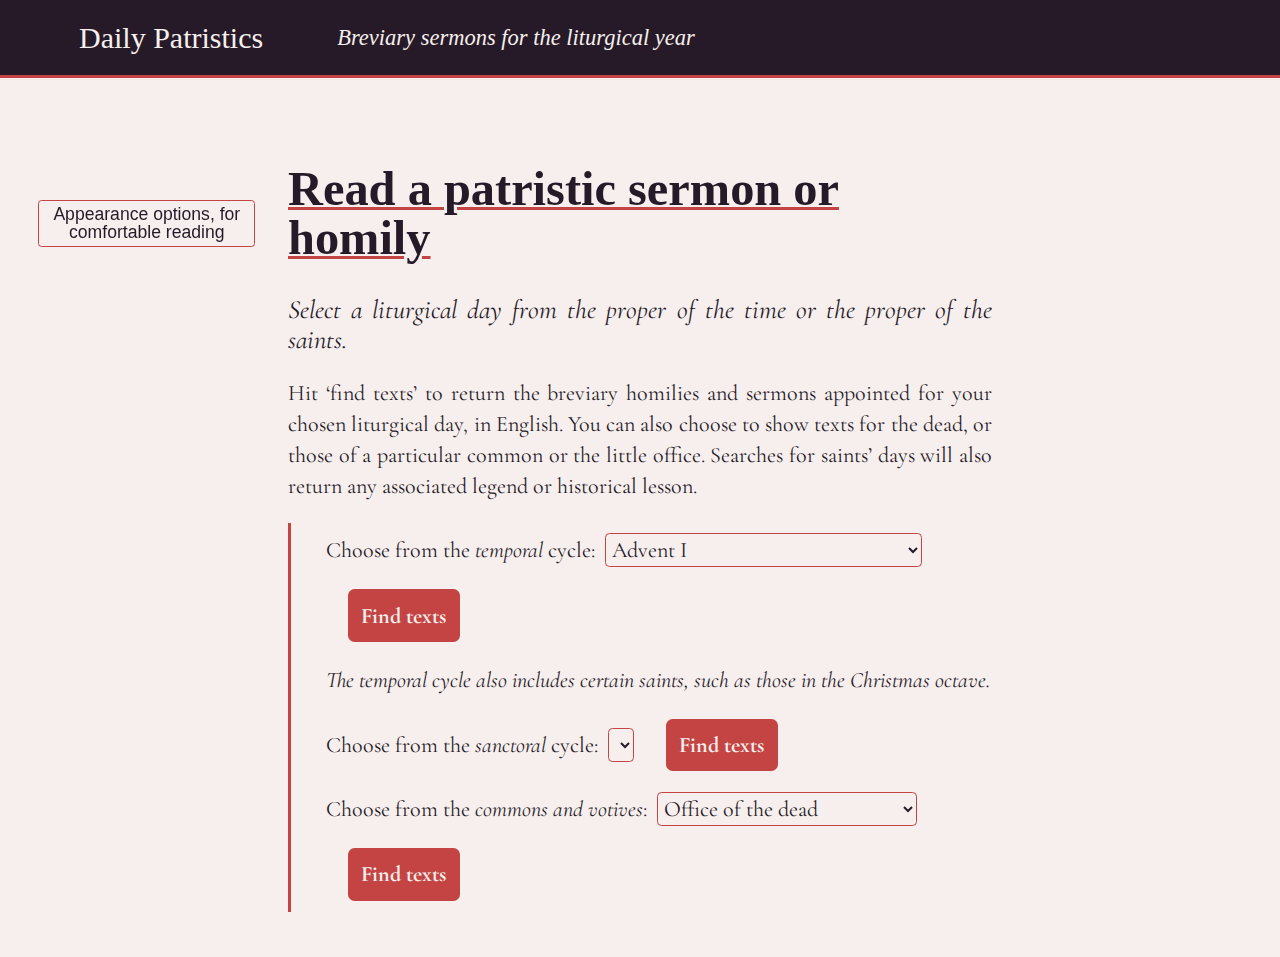
==== index.html @ ab6a9788 "Split JS into backend and frontend files" ====
<!DOCTYPE html>

<html>

<head>
    <meta charset="utf-8">
    <title>Daily Patristics</title>
    <link rel="stylesheet" href="styles.css">
    <script src="backend.js" defer></script>
    <script src="frontend.js" defer></script>
</head>

<body>
    
    <header>
        <div id="logo"></div>
        <div id="title">Daily Patristics</div>
        <div id="subtitle"><em>Breviary sermons for the liturgical year</em></div>
    </header>
    <div id="header-border"></div>

    <div id="appearance-mini" onclick="showOptions()">Appearance options, for comfortable reading</div>

    <div id="appearance-menu">
        <div id="appearance-menu-title" onclick="hideOptions()">Appearance options, for comfortable reading</div>
        
        <div class="menu-group">
            <div class="menu-group-title no-border">Colours</div>
            <div class="menu-items-container tripartite">
                <div class="appearance-menu-item" id="light-theme" onclick="changeTheme('light')">Dark on light</div>
                <div class="appearance-menu-item" id="dark-theme" onclick="changeTheme('dark')">Light on dark</div>
                <div class="appearance-menu-item" id="contrast-theme" onclick="changeTheme('contrast')">High contrast</div>
            </div>
        </div>
        
        <div class="menu-group">
            <div class="menu-group-title">Typeface</div>
            <div class="menu-items-container bipartite">
                <div class="appearance-menu-item" id="serif-typeface" onclick="serif()">Serif</div>
                <div class="appearance-menu-item" id="sans-typeface" onclick="sans()">Sans-serif</div>
            </div>
        </div>
        
        <div class="menu-group">
            <div class="menu-group-title">Font size</div>
            <div class="menu-items-container bipartite">
                <div class="appearance-menu-item" id="standard-size" onclick="normalSize()">Standard</div>
                <div class="appearance-menu-item" id="large-size" onclick="largeSize()">Large</div>
            </div>
        </div>
    </div>

    <div id="appearance-widget" onclick="showPopUpMenu()">
        <span style="font-size: 30px; line-height: 30px;">?</span><!--placeholder - needs an icon e.g. gear-->
    </div>

    <div id="pop-up-appearance-menu">
        <div id="close-pop-up" onclick="hidePopUpMenu()">X</div>
        <div id="appearance-menu-title">Appearance options, for comfortable reading</div>
        
        <div class="menu-group">
            <div class="menu-group-title no-border">Colours</div>
            <div class="menu-items-container tripartite">
                <div class="appearance-menu-item" id="light-theme" onclick="changeTheme('light')">Dark on light</div>
                <div class="appearance-menu-item" id="dark-theme" onclick="changeTheme('dark')">Light on dark</div>
                <div class="appearance-menu-item" id="contrast-theme" onclick="changeTheme('contrast')">High contrast</div>
            </div>
        </div>
        
        <div class="menu-group">
            <div class="menu-group-title">Typeface</div>
            <div class="menu-items-container bipartite">
                <div class="appearance-menu-item" id="serif-typeface" onclick="serif()">Serif</div>
                <div class="appearance-menu-item" id="sans-typeface" onclick="sans()">Sans-serif</div>
            </div>
        </div>
        
        <div class="menu-group">
            <div class="menu-group-title">Font size</div>
            <div class="menu-items-container bipartite">
                <div class="appearance-menu-item" id="standard-size" onclick="normalSize()">Standard</div>
                <div class="appearance-menu-item" id="large-size" onclick="largeSize()">Large</div>
            </div>
        </div>
    </div>

    <main id="main">

        <section id="request">
            <h1>Read a patristic sermon or homily</h1>

            <h2>Select a liturgical day from the proper of the time or the proper of the saints.</h2>
            <p>Hit &lsquo;find texts&rsquo; to return the breviary homilies and sermons appointed for your chosen liturgical day, in English. You can also choose to show texts for the dead, or those of a particular common or the little office. Searches for saints&rsquo; days will also return any associated legend or historical lesson.</p>

            <!--this form is the initial plan to get something that works fine.
            In the future a cleaner, more flexible, more easily operable system would be nice.-->
            <form action="javascript:void(0)" id="request-form">

                <label for="temporale">Choose from the <em>temporal</em> cycle:</label>
                <select name="temporale" id="temporale">
                    <optgroup label="Advent">
                        <option value="advent-1">Advent I</option>
                        <option value="advent-2">Advent II</option>
                        <option value="advent-3">Advent III</option>
                        <option value="advent-ember-wed">Ember Wednesday in Advent</option>
                        <option value="advent-ember-fri">Ember Friday in Advent</option>
                        <option value="advent-ember-sat">Ember Saturday in Advent</option>
                        <option value="advent-4">Advent IV</option>
                    </optgroup>
                    <optgroup label="Christmas and Epiphany">
                        <option value="chistmas-eve">Christmas Eve</option>
                        <option value="christmas-day">Christmas Day</option>
                        <option value="stephen">St. Stephen, Protomartyr</option>
                        <option value="john-ap-ev">St. John, Apostle and Evangelist</option>
                    </optgroup>
                    <!--millions of <option>s here-->
                </select>
                <button class="generate" id="generate-temporale" onclick="getResults('temporale')">Find texts</button>
                <br><em>The temporal cycle also includes certain saints, such as those in the Christmas octave.</em>

                <label for="sanctorale">Choose from the <em>sanctoral</em> cycle:</label>
                <select name="sanctorale" id="sanctorale">
                    <!--millions of <option>s here-->
                </select>
                <button class="generate" id="generate-sanctorale" onclick="getResults('sanctorale')">Find texts</button>
                <br>

                <label for="other">Choose from the <em>commons and votives</em>:</label>
                <select name="other" id="other">
                    <option value="defunctorum-">Office of the dead</option>
                    <option value="bvm-">Saturday office of the BVM</option>
                    <option value="com1-">Vigil of a saint or saints</option>
                    <!--13 more <option>s here-->
                </select>
                <button class="generate" id="generate-other" onclick="getResults('other')">Find texts</button>
                <br>

            </form>
        </section>

        <section id="result">

            <!--Scroll up button will be generated here
                
                Then for each text found will be generated:
                An <h1> with the sermon/homily title
                a <p> stating the source of the text
                <p>s with the text itself
                -->

        </section>

    </main>

</body>

</html>
---- styles.css ----
/* >> GENERAL: @imports, colour variables, and page styles */

@import url('https://fonts.googleapis.com/css2?family=Cormorant+Garamond:ital,wght@0,500;0,700;1,500;1,700&family=Noto+Sans:wght@700&display=swap');

@media (prefers-color-scheme: dark) {
    :root {
        --foreground-shade: #f6efed;
        --accent: #df7c74;
        --main-color: #c44444;
        --background-shade: #261a28;
    }

    option, select {
        color: var(--background-shade);
    }
}
    
@media (prefers-color-scheme: light) {
    :root {
        --background-shade: #f6efed;
        --accent: #df7c74;
        --main-color: #c44444;
        --foreground-shade: #261a28;
    }

    select, option, button {
        color: inherit;
    }
}

@media (prefers-contrast: more) {
    :root {
        --background-shade: #fff;
        --accent: #ff0;
        --main-color: #f00;
        --foreground-shade: #000;
    }

    select, option, button {
        color: inherit;
    }
}

:root {
    font-family: 'Cormorant Garamond', Garamond, serif;
    font-size: 22px;
    line-height: 1.4em;
    --always-light: #f6efed;
    --always-dark: #261a28;
}

html {
    scroll-behavior: smooth;
}

@media (prefers-reduced-motion) {
    html {
        scroll-behavior: auto;
    }
}

body {
    background-color: var(--background-shade);
    margin: 0;
    color: var(--foreground-shade);
    z-index: 1;
}

h2 {
    font-weight: normal;
    margin: 0.6em 0 0.6em 0;
}

header > h1, header > h2 {
    margin: 0;
}

h3, h4 {
    margin: 0.2em 0 0.2em 0;
}

header, h1 {
    font-family: 'Sorts Mill Goudy', Georgia, serif;
    line-height: 1em;
}

h1 {
    font-size: 2.2rem;
}

h2 {
    font-style: italic;
    font-size: 1.2rem;
    text-align: justify;
}

p {
    text-align: justify;
}

/* >> HEADER */

header {
    display: flex;
    position: absolute;
    top: 0px;
    left: 0px;
    width: 100%;
    height: 75px;
    flex-flow: row nowrap;
    justify-content: flex-start;
    align-items: center;
    gap: 5vw;
    background-color: var(--foreground-shade);
    color: var(--background-shade);
    font-size: 30px;
}

header>div {
    padding: 5px;
}

#subtitle {
    font-size: 0.75em;
}

#header-border {
    position: sticky;
    top: 0px;
    left: 0px;
    margin-top: 75px;
    height: 3px;
    width: 100%;
    background-color: var(--main-color);
    z-index: 2;
}

/* >> APPEARANCE MENU */

#appearance-mini {
    display: block;
    padding: 10px 5px;
    cursor: pointer;
}

#appearance-mini, #appearance-menu {
    width: 16%;
    left: 3vw;
    border-radius: 0.2em;
    padding: 5px;
}

#appearance-mini, #appearance-menu, #appearance-widget {
    position: fixed;
    top: 200px;
    border: 1px solid var(--main-color);
    font-family: Lato, sans-serif;
    font-size: 0.8rem;
    line-height: 1em;
    text-align: center;
}

#appearance-widget {
    width: 40px;
    height: 40px;
    border-radius: 100%;
    left: 3vw;
    cursor: pointer;
}

#appearance-widget, #pop-up-appearance-menu, #appearance-menu {
    display: none;
}

#pop-up-appearance-menu {
    background-color: var(--foreground-shade);
    color: var(--background-shade);
    text-align: center;
    border-radius: 5px;
    z-index: 3;
    max-width: 350px;
    position: fixed;
    top: 200px;
    left: 50%;
    transform: translateX(-50%);
}

@media screen and (max-width: 1000px) {
    #appearance-mini {
        display: none;
    }
    #appearance-widget {
        display: block;
    }
}

#appearance-menu-title {
    cursor: pointer;
}

#appearance-menu>div {
    padding: 10px;
}

.menu-group {
    border-top: 1px solid var(--foreground-shade);
}

.menu-group-title {
    padding-bottom: 3px;
    border-bottom: 1px dotted var(--foreground-shade);
    text-align: center;
    font-style: italic;
}

.no-border {
    border-bottom: none !important;
}

.menu-items-container {
    display: flex;
    flex-flow: row nowrap;
    justify-content: space-evenly;
    align-items: center;
}

.bipartite>div {
    flex-basis: 50%;
}

.tripartite {
    flex: 1 1 33%;
}

.appearance-menu-item {
    padding: 3px;
    border-right: 1px dotted var(--foreground-shade);
    text-align: center;
    cursor: pointer;
}

.appearance-menu-item:last-child,.tripartite>.appearance-menu-item {
    border-right: none;
}

#light-theme {
    background-color: var(--always-light);
    color: var(--always-dark);
}

#dark-theme {
    background-color: var(--always-dark);
    color: var(--always-light);
}

#contrast-theme {
    background-color: #fff;
    color: #000;
}

#serif-typeface {
    font-family: 'Cormorant Garamond', Garamond, serif;
}

#sans-typeface {
    font-family: Lato, sans-serif;
}

#standard-size {
    font-size: 1rem;
}

#large-size {
    font-size: 1.3rem;
    line-height: 1.3rem;
}

#close-pop-up {
    cursor: pointer;
}
/* >> MAIN */

main {
    position: relative;
    top: 55px;
    margin: 0px auto 100px auto;
    width: 55%;
    min-width: 240px;
    max-width: 1000px;
    z-index: 1;
}

#request>h1 {
    text-decoration: underline;
    text-decoration-color: var(--main-color);
    text-decoration-thickness: 3px;
}

form {
    line-height: 2.5em;
    border-left: 3px solid var(--main-color);
    padding-left: 5%;
}

select,button {
    font-family: inherit;
    font-size: inherit;
    box-sizing: border-box;
    margin: 0px 5px;
}

select {
    border: 1px solid var(--main-color);
    border-radius: 0.2em;
    background-color: var(--background-shade);
    color: var(--foreground-shade);
    padding: 2px;
}

.generate {
    display: inline-block;
    border: none;
    border-radius: 0.3rem;
    box-sizing: content-box;
    padding: 0.6em;
    margin: 0.5em 1em;
    text-decoration: none;
    cursor: pointer;
    text-align: center;
    background-color: var(--main-color);
    color: var(--background-shade);
    font-weight: bold;
}

#result {
    display: none;
    margin-top: 2rem;
    padding-top: 2rem;
}

.occasion-title {
    font-size: 2.5rem;
    text-align: center;
}

.title-en {
    font-size: 1.5rem;
}

.gospel-title-la {
    display: inline-flex;
    flex-flow: row nowrap;
    justify-content: space-between;
    width: 100%;
}

.pericope {
    color: var(--main-color);
}

#scroll-to-top {
    display: none;
    position: fixed;
    bottom: 2rem;
    right: 2rem;
    width: 3rem;
    height: 3rem;
    border-radius: 100%;
    background-color: var(--main-color);
    font-size: 3rem;
    line-height: 0.9em;
    text-align: center;
    cursor: pointer;
    color: var(--background-shade);
}
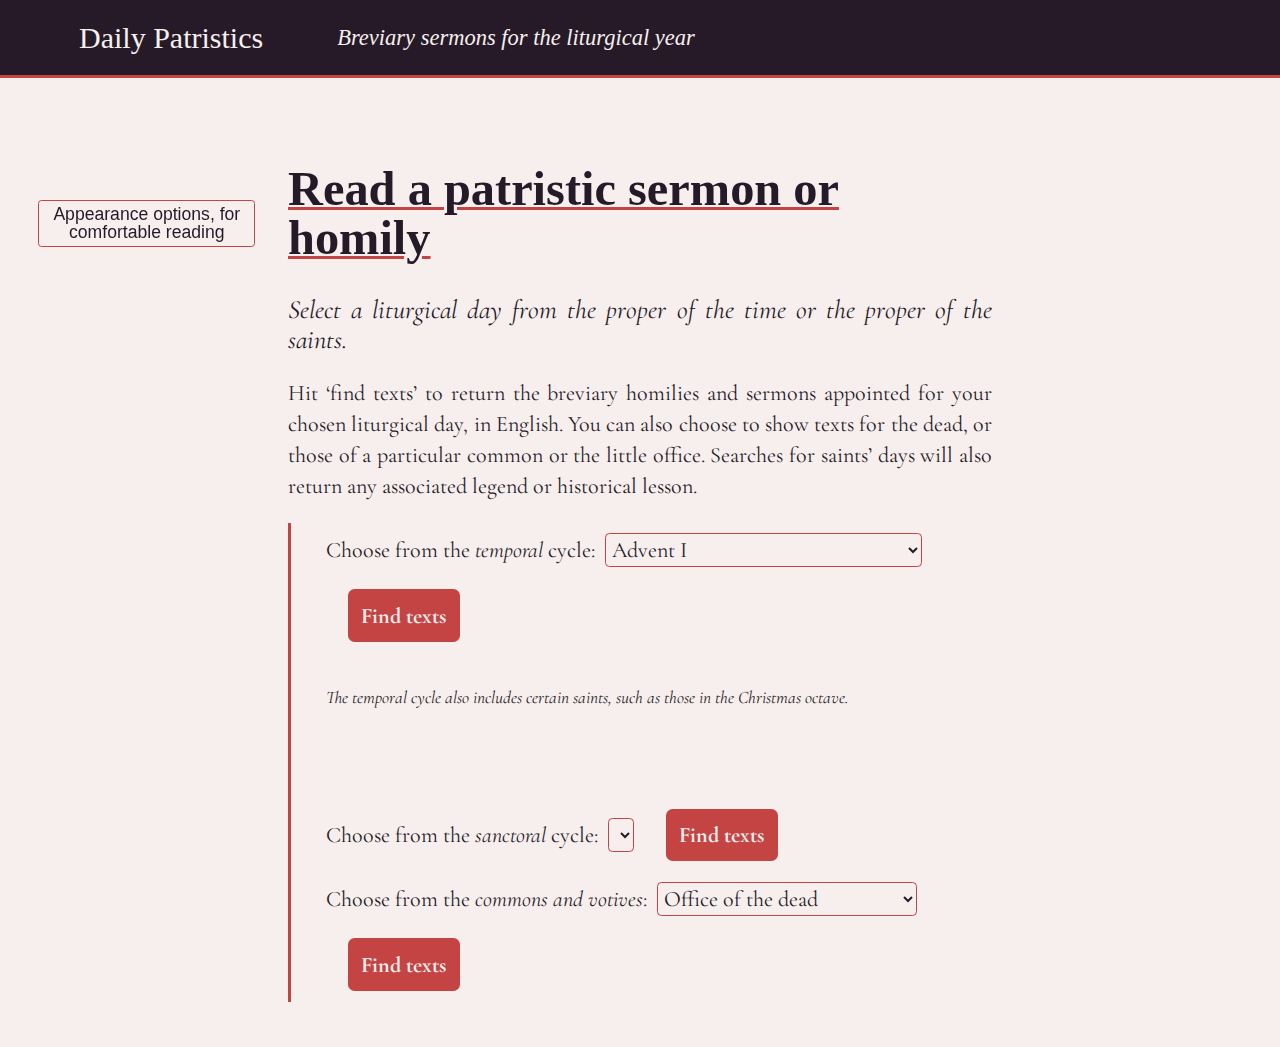
==== commit 656396c2: "Font tweak" ====
--- a/index.html
+++ b/index.html
@@ -116,7 +116,8 @@
                     <!--millions of <option>s here-->
                 </select>
                 <button class="generate" id="generate-temporale" onclick="getResults('temporale')">Find texts</button>
-                <br><em>The temporal cycle also includes certain saints, such as those in the Christmas octave.</em>
+                <p class="note">The temporal cycle also includes certain saints, such as those in the Christmas octave.</p>
+                <br>
 
                 <label for="sanctorale">Choose from the <em>sanctoral</em> cycle:</label>
                 <select name="sanctorale" id="sanctorale">
--- a/styles.css
+++ b/styles.css
@@ -135,6 +135,11 @@
     z-index: 2;
 }
 
+p.note {
+    font-size: 0.8rem;
+    font-style: italic;
+}
+
 /* >> APPEARANCE MENU */
 
 #appearance-mini {
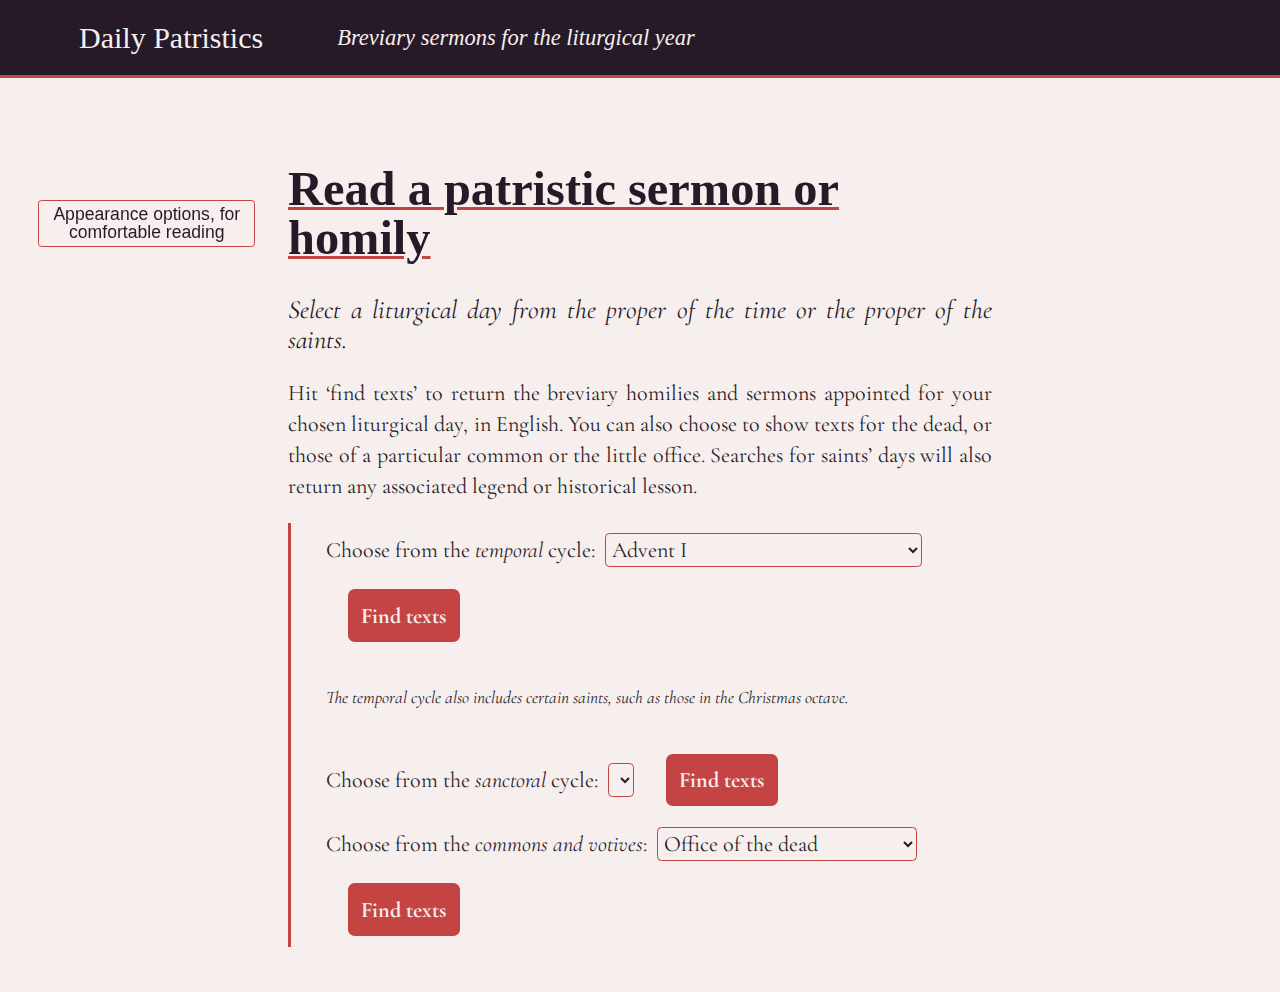
==== commit c30072ba: "Layout bugfix" ====
--- a/index.html
+++ b/index.html
@@ -117,7 +117,6 @@
                 </select>
                 <button class="generate" id="generate-temporale" onclick="getResults('temporale')">Find texts</button>
                 <p class="note">The temporal cycle also includes certain saints, such as those in the Christmas octave.</p>
-                <br>
 
                 <label for="sanctorale">Choose from the <em>sanctoral</em> cycle:</label>
                 <select name="sanctorale" id="sanctorale">
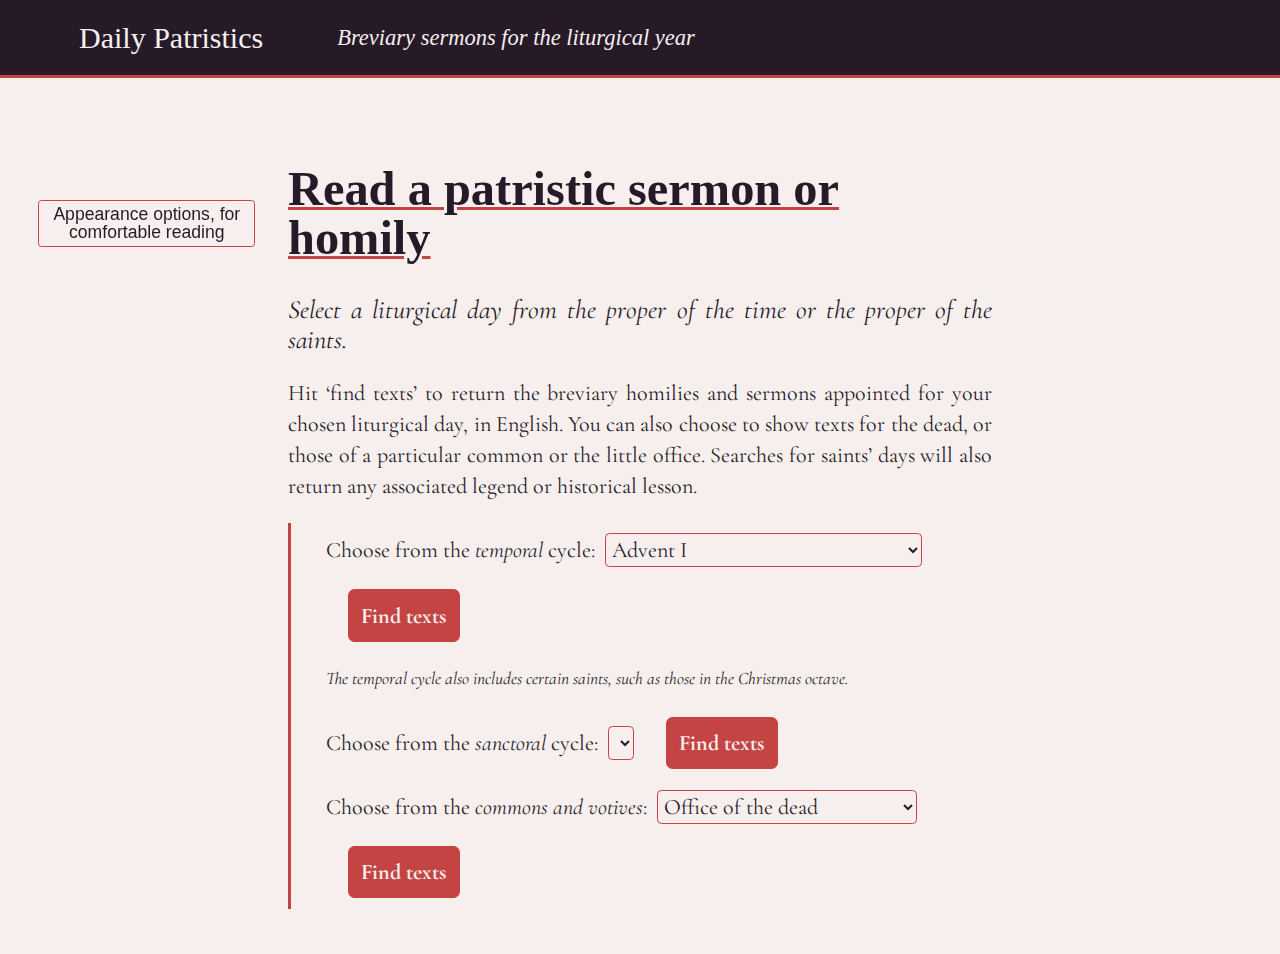
==== commit 454df1e5: "Typo bugfix" ====
--- a/index.html
+++ b/index.html
@@ -108,7 +108,7 @@
                         <option value="advent-4">Advent IV</option>
                     </optgroup>
                     <optgroup label="Christmas and Epiphany">
-                        <option value="chistmas-eve">Christmas Eve</option>
+                        <option value="christmas-eve">Christmas Eve</option>
                         <option value="christmas-day">Christmas Day</option>
                         <option value="stephen">St. Stephen, Protomartyr</option>
                         <option value="john-ap-ev">St. John, Apostle and Evangelist</option>
--- a/styles.css
+++ b/styles.css
@@ -138,6 +138,7 @@
 p.note {
     font-size: 0.8rem;
     font-style: italic;
+    line-height: 1em;
 }
 
 /* >> APPEARANCE MENU */
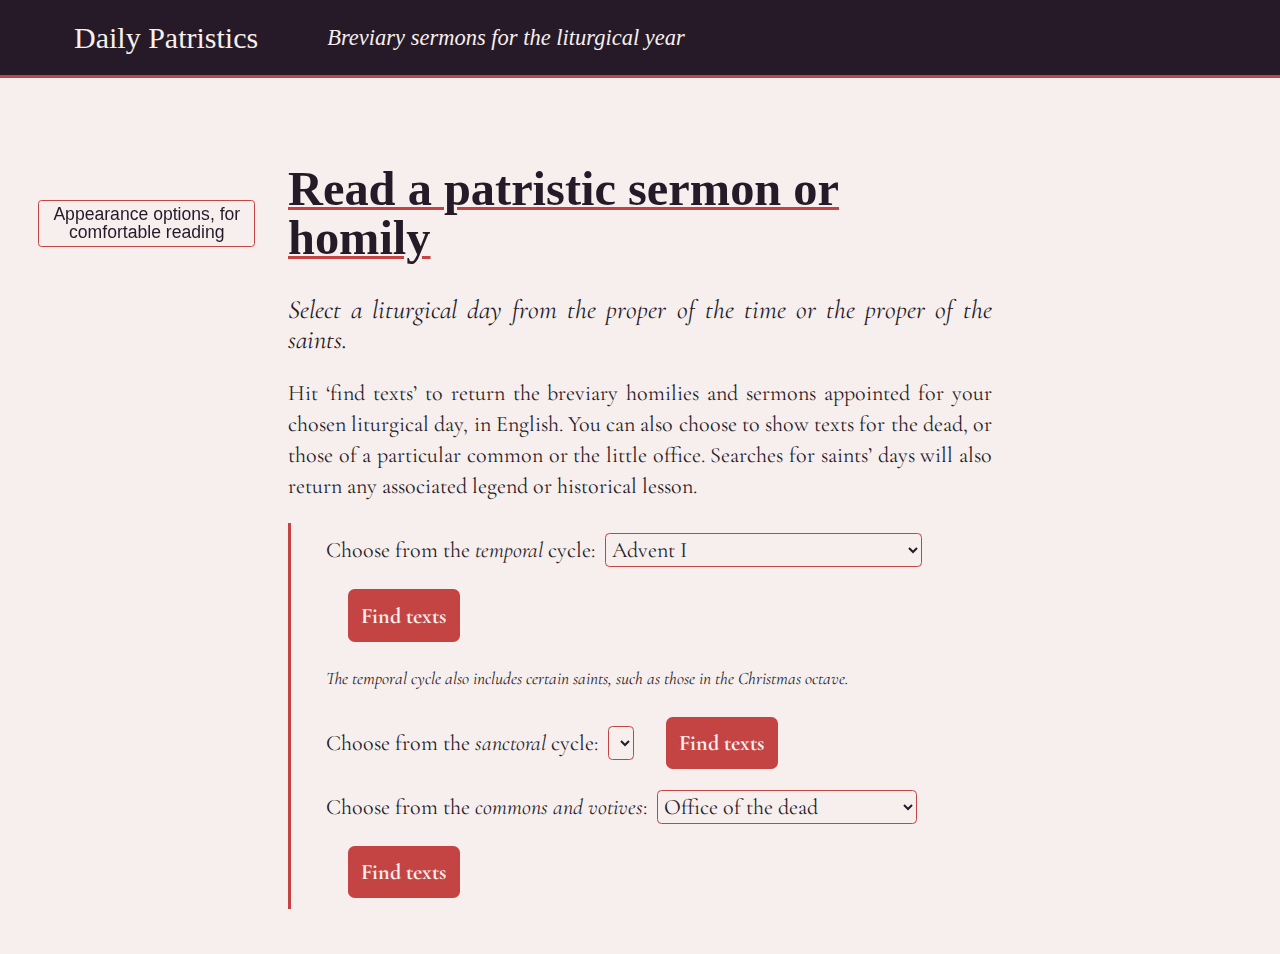
==== commit 82c708f5: "Make title a link" ====
--- a/index.html
+++ b/index.html
@@ -14,7 +14,7 @@
     
     <header>
         <div id="logo"></div>
-        <div id="title">Daily Patristics</div>
+        <a id="title" href="index.html">Daily Patristics</a>
         <div id="subtitle"><em>Breviary sermons for the liturgical year</em></div>
     </header>
     <div id="header-border"></div>
--- a/styles.css
+++ b/styles.css
@@ -64,6 +64,12 @@
     margin: 0;
     color: var(--foreground-shade);
     z-index: 1;
+}
+
+a#title {
+    display: block;
+    text-decoration: none;
+    color: inherit;
 }
 
 h2 {
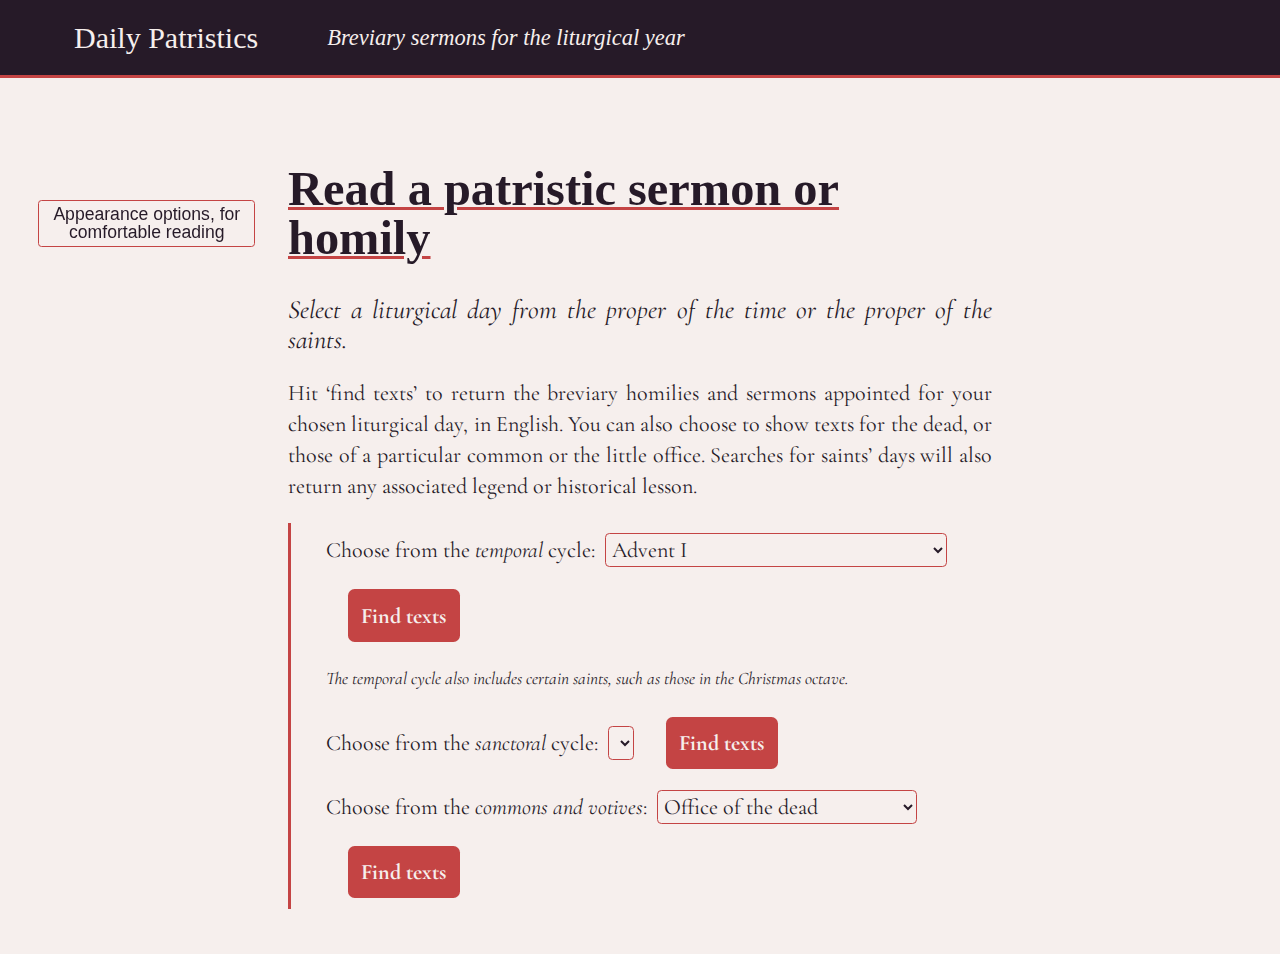
==== commit d5cf28d9: "Logic for legends; more blank JSON and options" ====
--- a/index.html
+++ b/index.html
@@ -112,6 +112,12 @@
                         <option value="christmas-day">Christmas Day</option>
                         <option value="stephen">St. Stephen, Protomartyr</option>
                         <option value="john-ap-ev">St. John, Apostle and Evangelist</option>
+                        <option value="holy-innocents">The Holy Innocents</option>
+                        <option value="sunday-in-christmas">Sunday in the Christmas Octave</option>
+                        <option value="thomas-bp-m">St. Thomas, Bishop and Martyr</option>
+                        <option value="christmas-octave-6">Sixth Day in the Christmas Octave</option>
+                        <option value="sylvester-p-c">St. Sylvester, Pope and Confessor</option>
+                        <option value="circumcision">The Circumcision</option>
                     </optgroup>
                     <!--millions of <option>s here-->
                 </select>
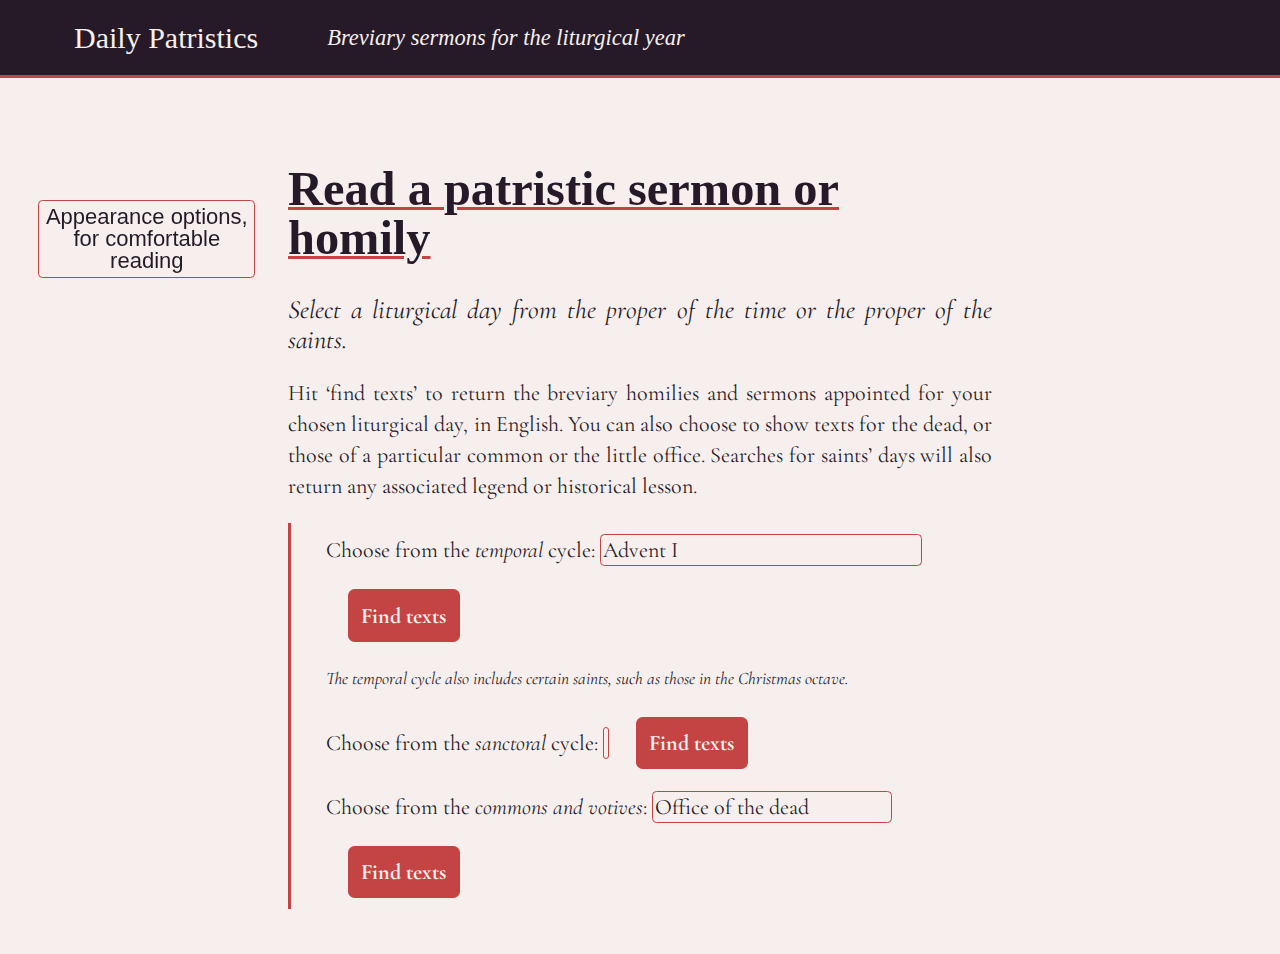
==== commit 570e11fd: "Rework desktop appearance menu" ====
--- a/index.html
+++ b/index.html
@@ -19,33 +19,33 @@
     </header>
     <div id="header-border"></div>
 
-    <div id="appearance-mini" onclick="showOptions()">Appearance options, for comfortable reading</div>
+    <button id="appearance-mini" >Appearance options, for comfortable reading</button>
 
     <div id="appearance-menu">
-        <div id="appearance-menu-title" onclick="hideOptions()">Appearance options, for comfortable reading</div>
+        <button id="appearance-menu-title">&#9447;</button>
         
         <div class="menu-group">
-            <div class="menu-group-title no-border">Colours</div>
+            <div class="menu-group-title">Colours</div>
             <div class="menu-items-container tripartite">
-                <div class="appearance-menu-item" id="light-theme" onclick="changeTheme('light')">Dark on light</div>
-                <div class="appearance-menu-item" id="dark-theme" onclick="changeTheme('dark')">Light on dark</div>
-                <div class="appearance-menu-item" id="contrast-theme" onclick="changeTheme('contrast')">High contrast</div>
+                <button class="appearance-menu-item" id="light-theme">Dark on light</button>
+                <button class="appearance-menu-item" id="dark-theme">Light on dark</button>
+                <button class="appearance-menu-item" id="contrast-theme">High contrast</button>
             </div>
         </div>
         
         <div class="menu-group">
             <div class="menu-group-title">Typeface</div>
             <div class="menu-items-container bipartite">
-                <div class="appearance-menu-item" id="serif-typeface" onclick="serif()">Serif</div>
-                <div class="appearance-menu-item" id="sans-typeface" onclick="sans()">Sans-serif</div>
+                <button class="appearance-menu-item" id="serif-typeface">Serif</button>
+                <button class="appearance-menu-item" id="sans-typeface">Sans-serif</button>
             </div>
         </div>
         
         <div class="menu-group">
             <div class="menu-group-title">Font size</div>
             <div class="menu-items-container bipartite">
-                <div class="appearance-menu-item" id="standard-size" onclick="normalSize()">Standard</div>
-                <div class="appearance-menu-item" id="large-size" onclick="largeSize()">Large</div>
+                <button class="appearance-menu-item" id="standard-size">Standard</button>
+                <button class="appearance-menu-item" id="large-size">Large</button>
             </div>
         </div>
     </div>
--- a/styles.css
+++ b/styles.css
@@ -152,7 +152,6 @@
 #appearance-mini {
     display: block;
     padding: 10px 5px;
-    cursor: pointer;
 }
 
 #appearance-mini, #appearance-menu {
@@ -167,9 +166,14 @@
     top: 200px;
     border: 1px solid var(--main-color);
     font-family: Lato, sans-serif;
-    font-size: 0.8rem;
+    font-size: 1rem;
     line-height: 1em;
     text-align: center;
+}
+
+#appearance-menu-title {
+    font-size: 2rem;
+    line-height: 100%;
 }
 
 #appearance-widget {
@@ -177,7 +181,6 @@
     height: 40px;
     border-radius: 100%;
     left: 3vw;
-    cursor: pointer;
 }
 
 #appearance-widget, #pop-up-appearance-menu, #appearance-menu {
@@ -206,27 +209,18 @@
     }
 }
 
-#appearance-menu-title {
-    cursor: pointer;
-}
-
-#appearance-menu>div {
+#appearance-menu>div, #appearance-menu>button {
     padding: 10px;
 }
 
 .menu-group {
-    border-top: 1px solid var(--foreground-shade);
+    border-top: 2px solid var(--foreground-shade);
 }
 
 .menu-group-title {
-    padding-bottom: 3px;
-    border-bottom: 1px dotted var(--foreground-shade);
-    text-align: center;
-    font-style: italic;
-}
-
-.no-border {
-    border-bottom: none !important;
+    padding-bottom: 0.5rem;
+    text-align: center;
+    font-weight: bold;
 }
 
 .menu-items-container {
@@ -236,7 +230,7 @@
     align-items: center;
 }
 
-.bipartite>div {
+.bipartite>button {
     flex-basis: 50%;
 }
 
@@ -246,13 +240,14 @@
 
 .appearance-menu-item {
     padding: 3px;
-    border-right: 1px dotted var(--foreground-shade);
-    text-align: center;
-    cursor: pointer;
-}
-
-.appearance-menu-item:last-child,.tripartite>.appearance-menu-item {
-    border-right: none;
+    text-align: center;
+    margin-right: 0.5rem;
+    border: 2px solid var(--foreground-shade);
+    border-radius: 0.3rem;
+}
+
+.appearance-menu-item:last-child {
+    margin-right: 0;
 }
 
 #light-theme {
@@ -280,16 +275,14 @@
 
 #standard-size {
     font-size: 1rem;
+    line-height: 1.5rem;
 }
 
 #large-size {
-    font-size: 1.3rem;
-    line-height: 1.3rem;
-}
-
-#close-pop-up {
-    cursor: pointer;
-}
+    font-size: 1.5rem;
+    line-height: 1.5rem;
+}
+
 /* >> MAIN */
 
 main {
@@ -315,10 +308,17 @@
 }
 
 select,button {
-    font-family: inherit;
-    font-size: inherit;
-    box-sizing: border-box;
-    margin: 0px 5px;
+    all: unset;
+    line-height: normal;
+}
+
+select:focus,button:focus {
+    outline: 5px auto Highlight; /*restore firefox default focus style*/
+    outline: 5px auto -webkit-focus-ring-color; /* Chrome and safari */
+}
+
+button {
+    cursor: pointer;
 }
 
 select {
@@ -337,7 +337,6 @@
     padding: 0.6em;
     margin: 0.5em 1em;
     text-decoration: none;
-    cursor: pointer;
     text-align: center;
     background-color: var(--main-color);
     color: var(--background-shade);
@@ -382,6 +381,5 @@
     font-size: 3rem;
     line-height: 0.9em;
     text-align: center;
-    cursor: pointer;
     color: var(--background-shade);
 }